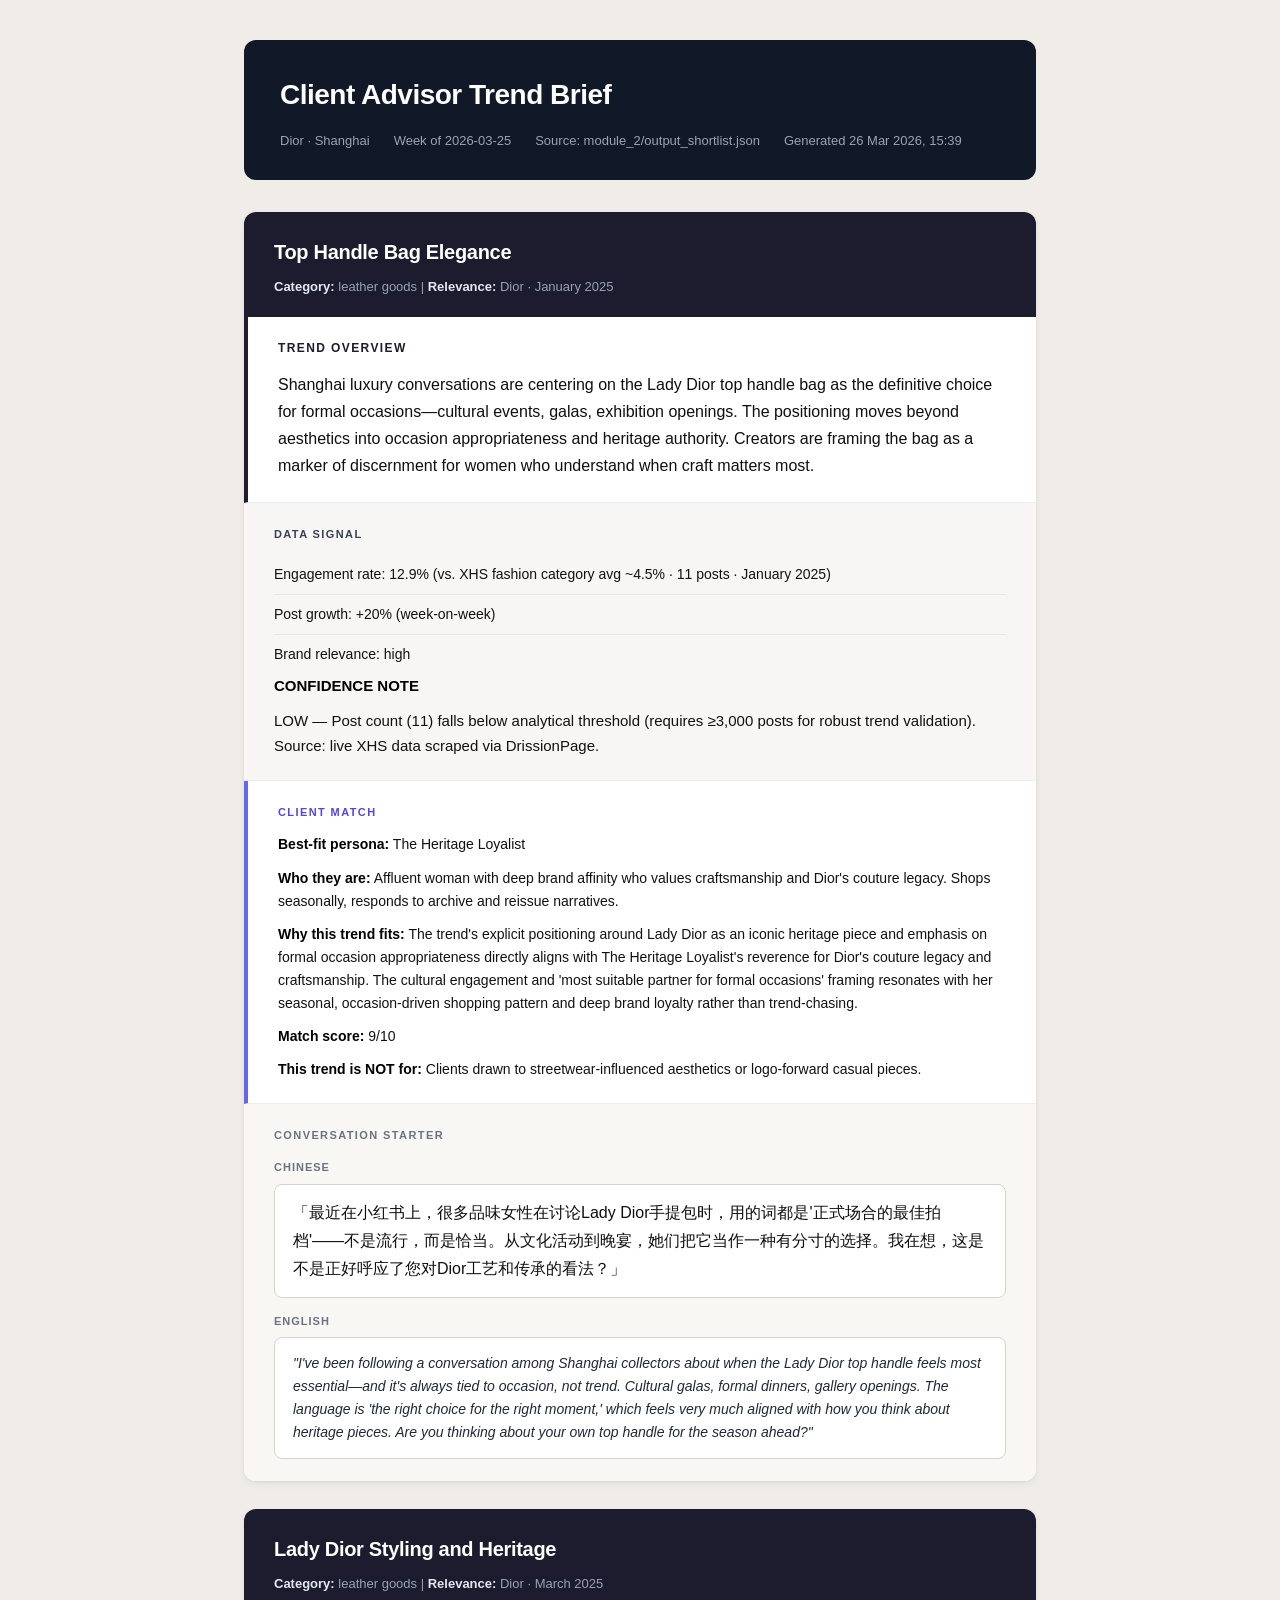
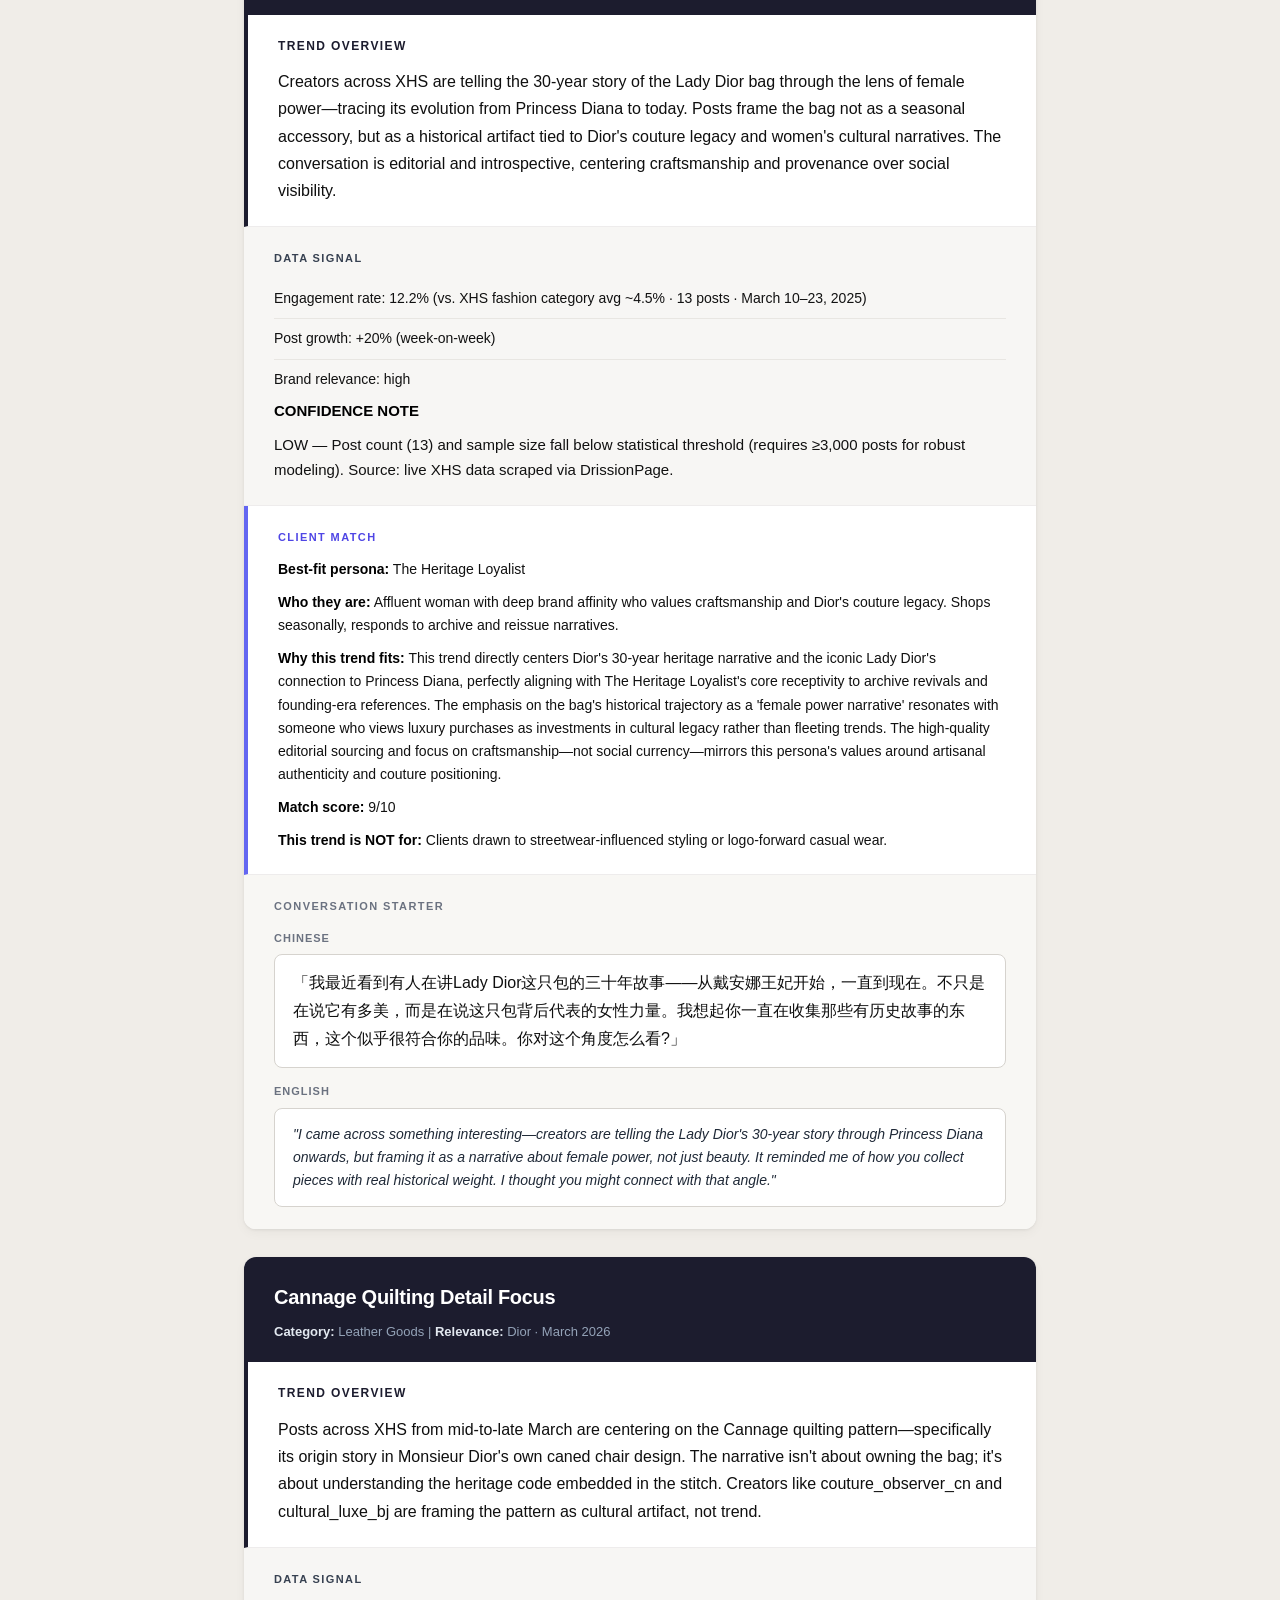
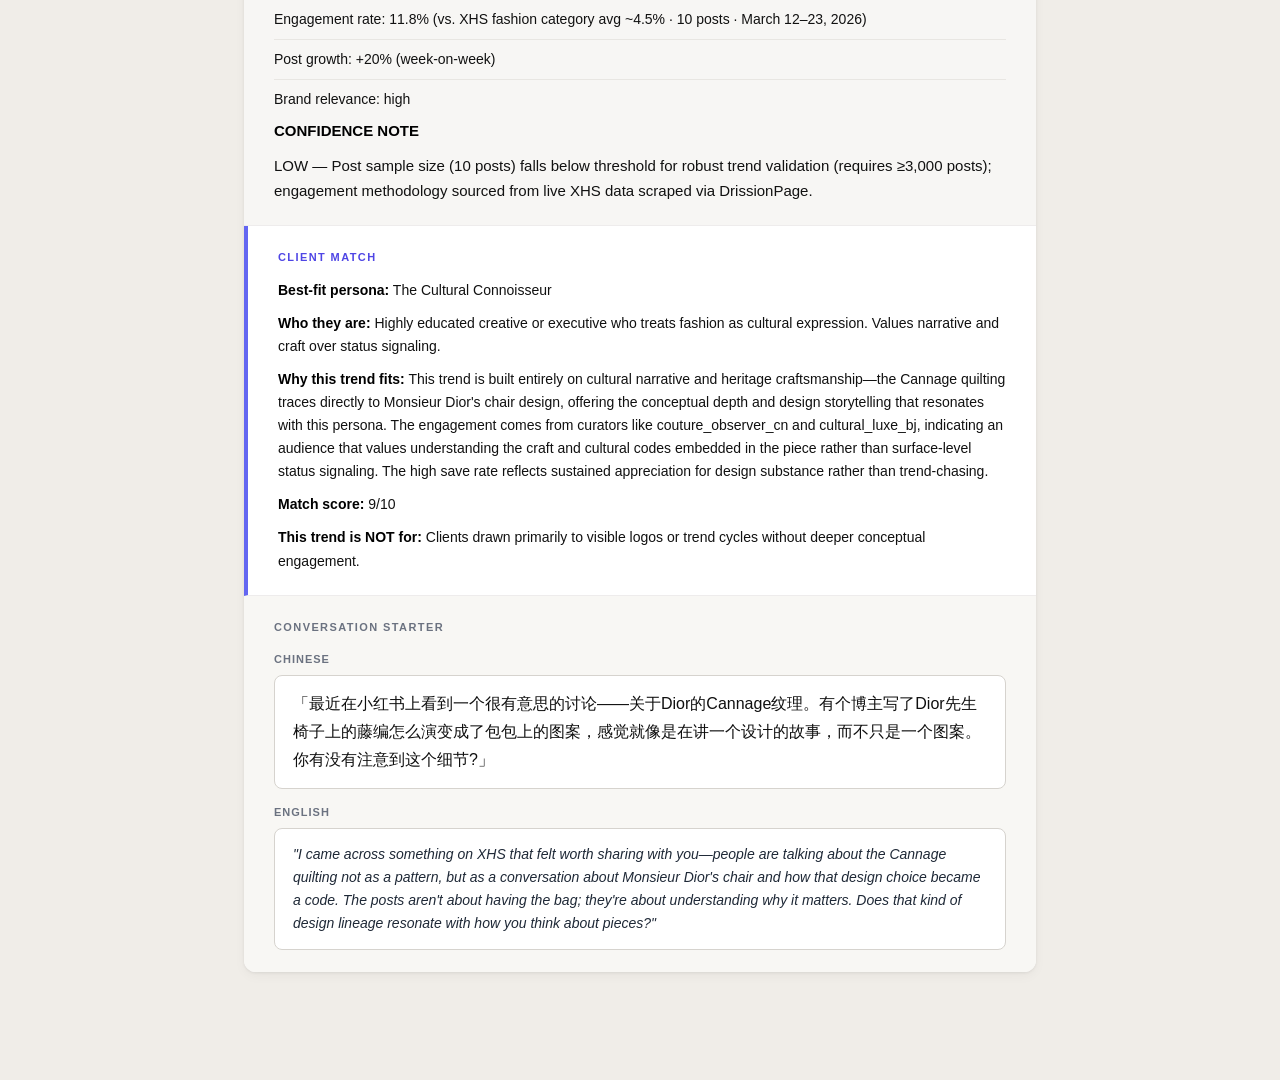
==== module_3/trend_brief_agent/trend_cards_dior_shanghai.html @ 30ca55a9 "Enhance brand profile resolution and add new brand profiles: Implemented a function to resolve brand" ====
<!DOCTYPE html>
<html lang="en">
<head>
<meta charset="UTF-8">
<meta name="viewport" content="width=device-width, initial-scale=1.0">
<title>CA Trend Brief — Dior Shanghai</title>
<style>
  *, *::before, *::after { box-sizing: border-box; margin: 0; padding: 0; }
  body {
    font-family: -apple-system, BlinkMacSystemFont, "Segoe UI", Helvetica, Arial, sans-serif;
    background: #f0ede8;
    color: #111111;
    font-size: 15px;
    line-height: 1.65;
  }
  .page { max-width: 840px; margin: 0 auto; padding: 40px 24px 80px; }

  /* Header */
  .brief-header {
    background: #111827;
    color: #fff;
    border-radius: 12px;
    padding: 32px 36px 28px;
    margin-bottom: 32px;
  }
  .brief-header h1 {
    font-size: 28px;
    font-weight: 700;
    letter-spacing: -0.5px;
    margin-bottom: 12px;
  }
  .brief-meta {
    display: flex;
    gap: 24px;
    font-size: 13px;
    color: #9ca3af;
    flex-wrap: wrap;
  }
  .brief-meta span { display: flex; align-items: center; gap: 6px; }

  /* Banner */
  .banner {
    background: #fef3c7;
    border: 1px solid #fcd34d;
    border-radius: 8px;
    padding: 10px 16px;
    font-size: 14px;
    color: #92400e;
    margin-bottom: 24px;
  }

  /* Card */
  .card {
    background: #fff;
    border-radius: 12px;
    box-shadow: 0 1px 3px rgba(0,0,0,0.07), 0 4px 12px rgba(0,0,0,0.04);
    margin-bottom: 28px;
    overflow: hidden;
  }

  /* Card header */
  .card-header {
    background: #1c1c2e;
    color: #fff;
    padding: 24px 30px 20px;
  }
  .card-title {
    font-size: 20px;
    font-weight: 700;
    letter-spacing: -0.3px;
    margin-bottom: 7px;
  }
  .card-meta {
    font-size: 13px;
    color: #94a3b8;
  }
  .card-meta strong { color: #e2e8f0; font-weight: 600; }

  /* Sections */
  .section {
    padding: 22px 30px;
    border-bottom: 1px solid #eeecec;
  }
  .section:last-child { border-bottom: none; }
  .section-label {
    font-size: 11px;
    font-weight: 700;
    letter-spacing: 1.4px;
    text-transform: uppercase;
    color: #6b7280;
    margin-bottom: 12px;
  }
  .section p { margin-bottom: 10px; color: #111111; font-size: 15px; line-height: 1.65; }
  .section p:last-child { margin-bottom: 0; }
  .section strong { color: #000; font-weight: 700; }

  /* Trend overview — largest, most prominent */
  .section-overview { background: #fff; border-left: 4px solid #1c1c2e; }
  .section-overview .section-label { color: #1c1c2e; font-size: 12px; }
  .section-overview p { font-size: 16px; color: #0f0f0f; line-height: 1.7; font-weight: 400; }

  /* Data signal */
  .section-data { background: #f7f6f4; }
  .section-data .section-label { color: #374151; }
  .section-data ul { list-style: none; padding: 0; }
  .section-data li {
    padding: 8px 0;
    border-bottom: 1px solid #e8e6e2;
    font-size: 14px;
    color: #111111;
    font-weight: 500;
  }
  .section-data li:last-child { border-bottom: none; }
  .section-data code {
    background: #e8e6e2;
    padding: 2px 6px;
    border-radius: 4px;
    font-size: 13px;
    font-family: "SF Mono", "Fira Code", monospace;
    color: #111111;
  }

  /* Brand relevance pill inside data section */
  .section-data li strong {
    color: #000;
    font-weight: 700;
  }

  /* Client match */
  .section-client { border-left: 4px solid #6366f1; }
  .section-client .section-label { color: #4f46e5; }
  .section-client p { font-size: 14px; color: #111111; }

  /* Conversation starter */
  .section-starter { background: #f8f7f4; }
  .starter-label {
    font-size: 11px;
    font-weight: 700;
    letter-spacing: 1px;
    text-transform: uppercase;
    color: #6b7280;
    margin: 14px 0 7px;
  }
  .starter-label:first-child { margin-top: 0; }
  .starter-chinese {
    background: #fff;
    border: 1px solid #d6d3ce;
    border-radius: 8px;
    padding: 14px 18px;
    font-size: 16px;
    line-height: 1.75;
    color: #0f0f0f;
    margin-bottom: 6px;
    font-weight: 400;
  }
  .starter-english {
    background: #fff;
    border: 1px solid #d6d3ce;
    border-radius: 8px;
    padding: 14px 18px;
    font-size: 14px;
    color: #1f2937;
    font-style: italic;
    line-height: 1.65;
  }

  /* Print */
  @media print {
    body { background: #fff; }
    .page { padding: 0; max-width: 100%; }
    .card { box-shadow: none; border: 1px solid #e5e7eb; break-inside: avoid; }
    .brief-header { border-radius: 0; }
  }
</style>
</head>
<body>
<div class="page">
  <div class="brief-header">
    <h1>Client Advisor Trend Brief</h1>
    <div class="brief-meta">
      <span>Dior · Shanghai</span>
      <span>Week of 2026-03-25</span>
      <span>Source: module_2/output_shortlist.json</span>
      <span>Generated 26 Mar 2026, 15:39</span>
    </div>
  </div>
  
  <div class="card" id="t18"><div class="card-header"><div class="card-title">Top Handle Bag Elegance</div><div class="card-meta"><strong>Category:</strong> leather goods | <strong>Relevance:</strong> Dior · January 2025</div></div><div class="section section-overview"><div class="section-label">TREND OVERVIEW</div><p>Shanghai luxury conversations are centering on the Lady Dior top handle bag as the definitive choice for formal occasions—cultural events, galas, exhibition openings. The positioning moves beyond aesthetics into occasion appropriateness and heritage authority. Creators are framing the bag as a marker of discernment for women who understand when craft matters most.</p></div><div class="section section-data"><div class="section-label">DATA SIGNAL</div><ul>
<li>Engagement rate: 12.9% (vs. XHS fashion category avg ~4.5% · 11 posts · January 2025)</li>
<li>Post growth: +20% (week-on-week)</li>
<li>Brand relevance: high</li>
</ul>
<p><strong>CONFIDENCE NOTE</strong></p>
<p>LOW — Post count (11) falls below analytical threshold (requires ≥3,000 posts for robust trend validation). Source: live XHS data scraped via DrissionPage.</p></div><div class="section section-client"><div class="section-label">CLIENT MATCH</div><p><strong>Best-fit persona:</strong> The Heritage Loyalist</p>
<p><strong>Who they are:</strong> Affluent woman with deep brand affinity who values craftsmanship and Dior&#x27;s couture legacy. Shops seasonally, responds to archive and reissue narratives.</p>
<p><strong>Why this trend fits:</strong> The trend&#x27;s explicit positioning around Lady Dior as an iconic heritage piece and emphasis on formal occasion appropriateness directly aligns with The Heritage Loyalist&#x27;s reverence for Dior&#x27;s couture legacy and craftsmanship. The cultural engagement and &#x27;most suitable partner for formal occasions&#x27; framing resonates with her seasonal, occasion-driven shopping pattern and deep brand loyalty rather than trend-chasing.</p>
<p><strong>Match score:</strong> 9/10</p>
<p><strong>This trend is NOT for:</strong> Clients drawn to streetwear-influenced aesthetics or logo-forward casual pieces.</p></div><div class="section section-starter"><div class="section-label">CONVERSATION STARTER</div><div class="starter-label">Chinese</div><div class="starter-chinese">「最近在小红书上，很多品味女性在讨论Lady Dior手提包时，用的词都是&#x27;正式场合的最佳拍档&#x27;——不是流行，而是恰当。从文化活动到晚宴，她们把它当作一种有分寸的选择。我在想，这是不是正好呼应了您对Dior工艺和传承的看法？」</div><div class="starter-label">English</div><div class="starter-english">"I&#x27;ve been following a conversation among Shanghai collectors about when the Lady Dior top handle feels most essential—and it&#x27;s always tied to occasion, not trend. Cultural galas, formal dinners, gallery openings. The language is &#x27;the right choice for the right moment,&#x27; which feels very much aligned with how you think about heritage pieces. Are you thinking about your own top handle for the season ahead?"</div></div></div>
<div class="card" id="t20"><div class="card-header"><div class="card-title">Lady Dior Styling and Heritage</div><div class="card-meta"><strong>Category:</strong> leather goods | <strong>Relevance:</strong> Dior · March 2025</div></div><div class="section section-overview"><div class="section-label">TREND OVERVIEW</div><p>Creators across XHS are telling the 30-year story of the Lady Dior bag through the lens of female power—tracing its evolution from Princess Diana to today. Posts frame the bag not as a seasonal accessory, but as a historical artifact tied to Dior&#x27;s couture legacy and women&#x27;s cultural narratives. The conversation is editorial and introspective, centering craftsmanship and provenance over social visibility.</p></div><div class="section section-data"><div class="section-label">DATA SIGNAL</div><ul>
<li>Engagement rate: 12.2% (vs. XHS fashion category avg ~4.5% · 13 posts · March 10–23, 2025)</li>
<li>Post growth: +20% (week-on-week)</li>
<li>Brand relevance: high</li>
</ul>
<p><strong>CONFIDENCE NOTE</strong></p>
<p>LOW — Post count (13) and sample size fall below statistical threshold (requires ≥3,000 posts for robust modeling). Source: live XHS data scraped via DrissionPage.</p></div><div class="section section-client"><div class="section-label">CLIENT MATCH</div><p><strong>Best-fit persona:</strong> The Heritage Loyalist</p>
<p><strong>Who they are:</strong> Affluent woman with deep brand affinity who values craftsmanship and Dior&#x27;s couture legacy. Shops seasonally, responds to archive and reissue narratives.</p>
<p><strong>Why this trend fits:</strong> This trend directly centers Dior&#x27;s 30-year heritage narrative and the iconic Lady Dior&#x27;s connection to Princess Diana, perfectly aligning with The Heritage Loyalist&#x27;s core receptivity to archive revivals and founding-era references. The emphasis on the bag&#x27;s historical trajectory as a &#x27;female power narrative&#x27; resonates with someone who views luxury purchases as investments in cultural legacy rather than fleeting trends. The high-quality editorial sourcing and focus on craftsmanship—not social currency—mirrors this persona&#x27;s values around artisanal authenticity and couture positioning.</p>
<p><strong>Match score:</strong> 9/10</p>
<p><strong>This trend is NOT for:</strong> Clients drawn to streetwear-influenced styling or logo-forward casual wear.</p></div><div class="section section-starter"><div class="section-label">CONVERSATION STARTER</div><div class="starter-label">Chinese</div><div class="starter-chinese">「我最近看到有人在讲Lady Dior这只包的三十年故事——从戴安娜王妃开始，一直到现在。不只是在说它有多美，而是在说这只包背后代表的女性力量。我想起你一直在收集那些有历史故事的东西，这个似乎很符合你的品味。你对这个角度怎么看?」</div><div class="starter-label">English</div><div class="starter-english">"I came across something interesting—creators are telling the Lady Dior&#x27;s 30-year story through Princess Diana onwards, but framing it as a narrative about female power, not just beauty. It reminded me of how you collect pieces with real historical weight. I thought you might connect with that angle."</div></div></div>
<div class="card" id="t19"><div class="card-header"><div class="card-title">Cannage Quilting Detail Focus</div><div class="card-meta"><strong>Category:</strong> Leather Goods | <strong>Relevance:</strong> Dior · March 2026</div></div><div class="section section-overview"><div class="section-label">TREND OVERVIEW</div><p>Posts across XHS from mid-to-late March are centering on the Cannage quilting pattern—specifically its origin story in Monsieur Dior&#x27;s own caned chair design. The narrative isn&#x27;t about owning the bag; it&#x27;s about understanding the heritage code embedded in the stitch. Creators like couture_observer_cn and cultural_luxe_bj are framing the pattern as cultural artifact, not trend.</p></div><div class="section section-data"><div class="section-label">DATA SIGNAL</div><ul>
<li>Engagement rate: 11.8% (vs. XHS fashion category avg ~4.5% · 10 posts · March 12–23, 2026)</li>
<li>Post growth: +20% (week-on-week)</li>
<li>Brand relevance: high</li>
</ul>
<p><strong>CONFIDENCE NOTE</strong></p>
<p>LOW — Post sample size (10 posts) falls below threshold for robust trend validation (requires ≥3,000 posts); engagement methodology sourced from live XHS data scraped via DrissionPage.</p></div><div class="section section-client"><div class="section-label">CLIENT MATCH</div><p><strong>Best-fit persona:</strong> The Cultural Connoisseur</p>
<p><strong>Who they are:</strong> Highly educated creative or executive who treats fashion as cultural expression. Values narrative and craft over status signaling.</p>
<p><strong>Why this trend fits:</strong> This trend is built entirely on cultural narrative and heritage craftsmanship—the Cannage quilting traces directly to Monsieur Dior&#x27;s chair design, offering the conceptual depth and design storytelling that resonates with this persona. The engagement comes from curators like couture_observer_cn and cultural_luxe_bj, indicating an audience that values understanding the craft and cultural codes embedded in the piece rather than surface-level status signaling. The high save rate reflects sustained appreciation for design substance rather than trend-chasing.</p>
<p><strong>Match score:</strong> 9/10</p>
<p><strong>This trend is NOT for:</strong> Clients drawn primarily to visible logos or trend cycles without deeper conceptual engagement.</p></div><div class="section section-starter"><div class="section-label">CONVERSATION STARTER</div><div class="starter-label">Chinese</div><div class="starter-chinese">「最近在小红书上看到一个很有意思的讨论——关于Dior的Cannage纹理。有个博主写了Dior先生椅子上的藤编怎么演变成了包包上的图案，感觉就像是在讲一个设计的故事，而不只是一个图案。你有没有注意到这个细节?」</div><div class="starter-label">English</div><div class="starter-english">"I came across something on XHS that felt worth sharing with you—people are talking about the Cannage quilting not as a pattern, but as a conversation about Monsieur Dior&#x27;s chair and how that design choice became a code. The posts aren&#x27;t about having the bag; they&#x27;re about understanding why it matters. Does that kind of design lineage resonate with how you think about pieces?"</div></div></div>
</div>
</body>
</html>
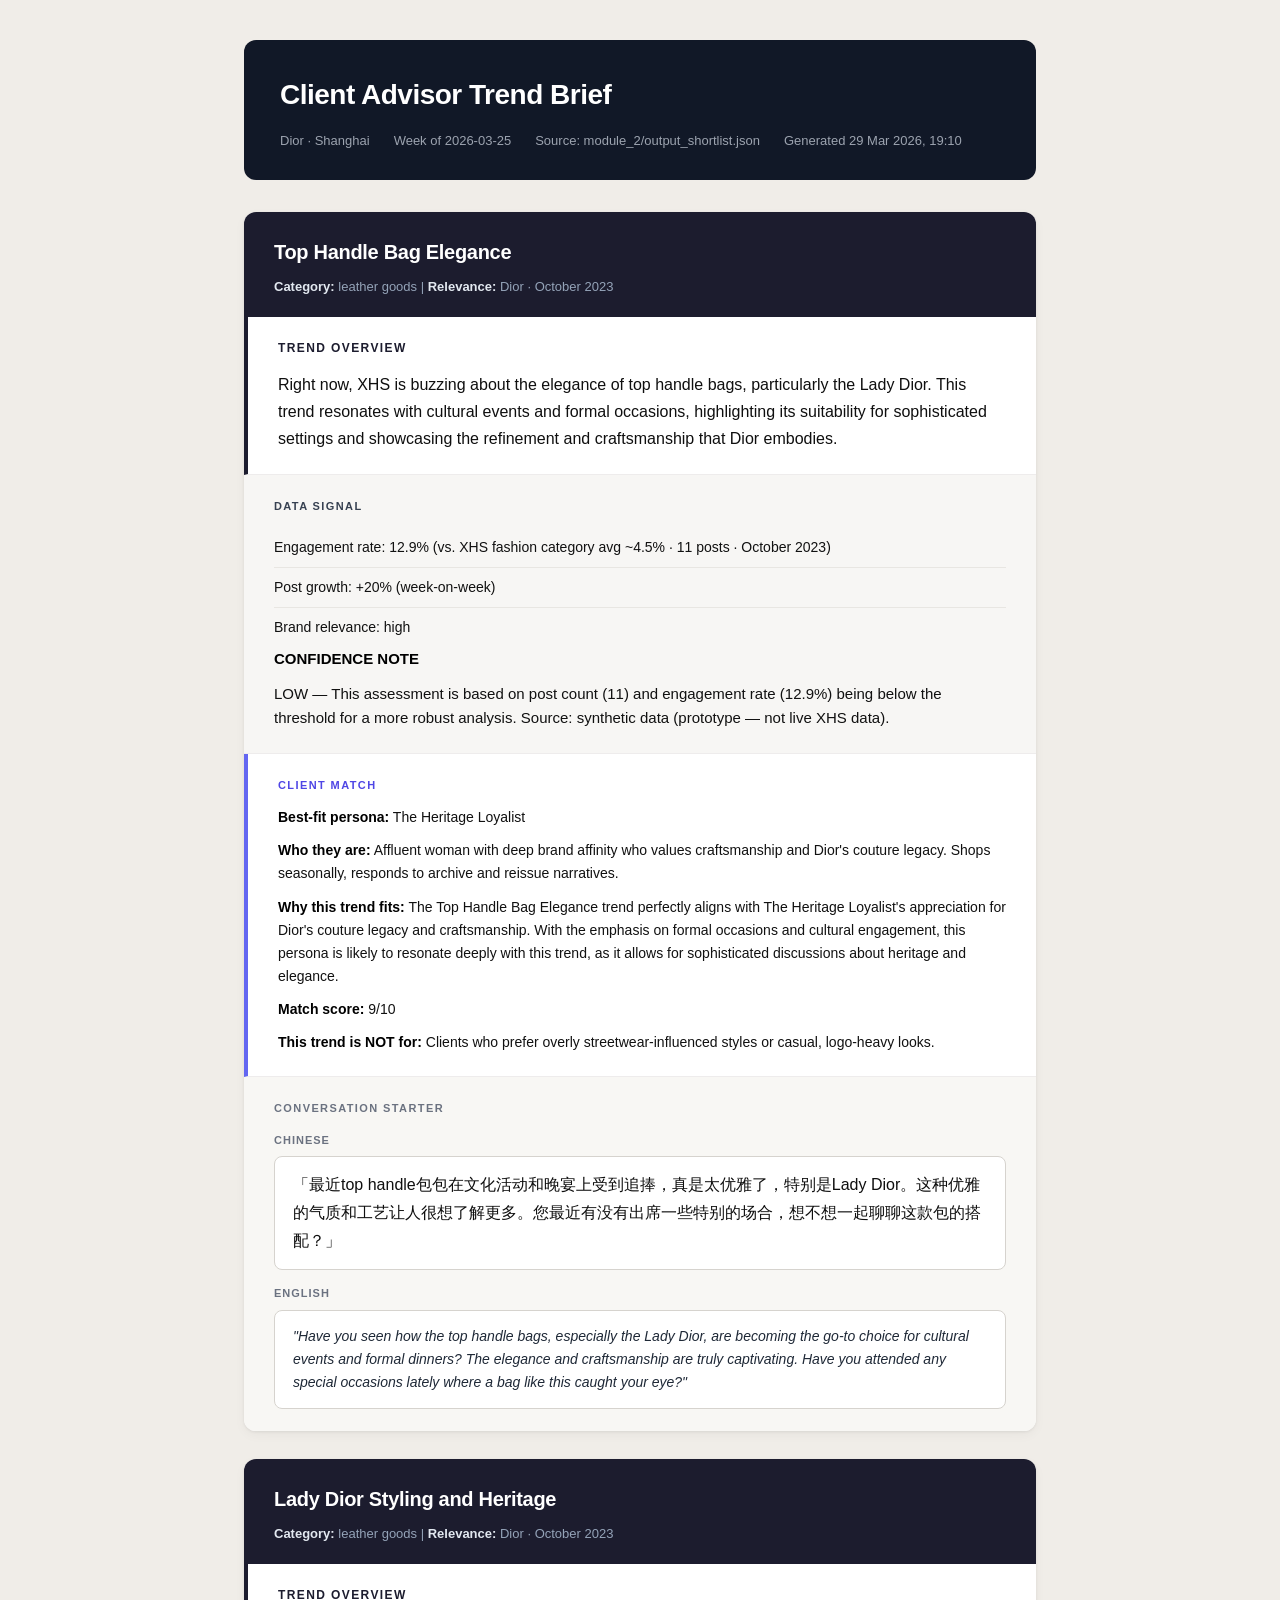
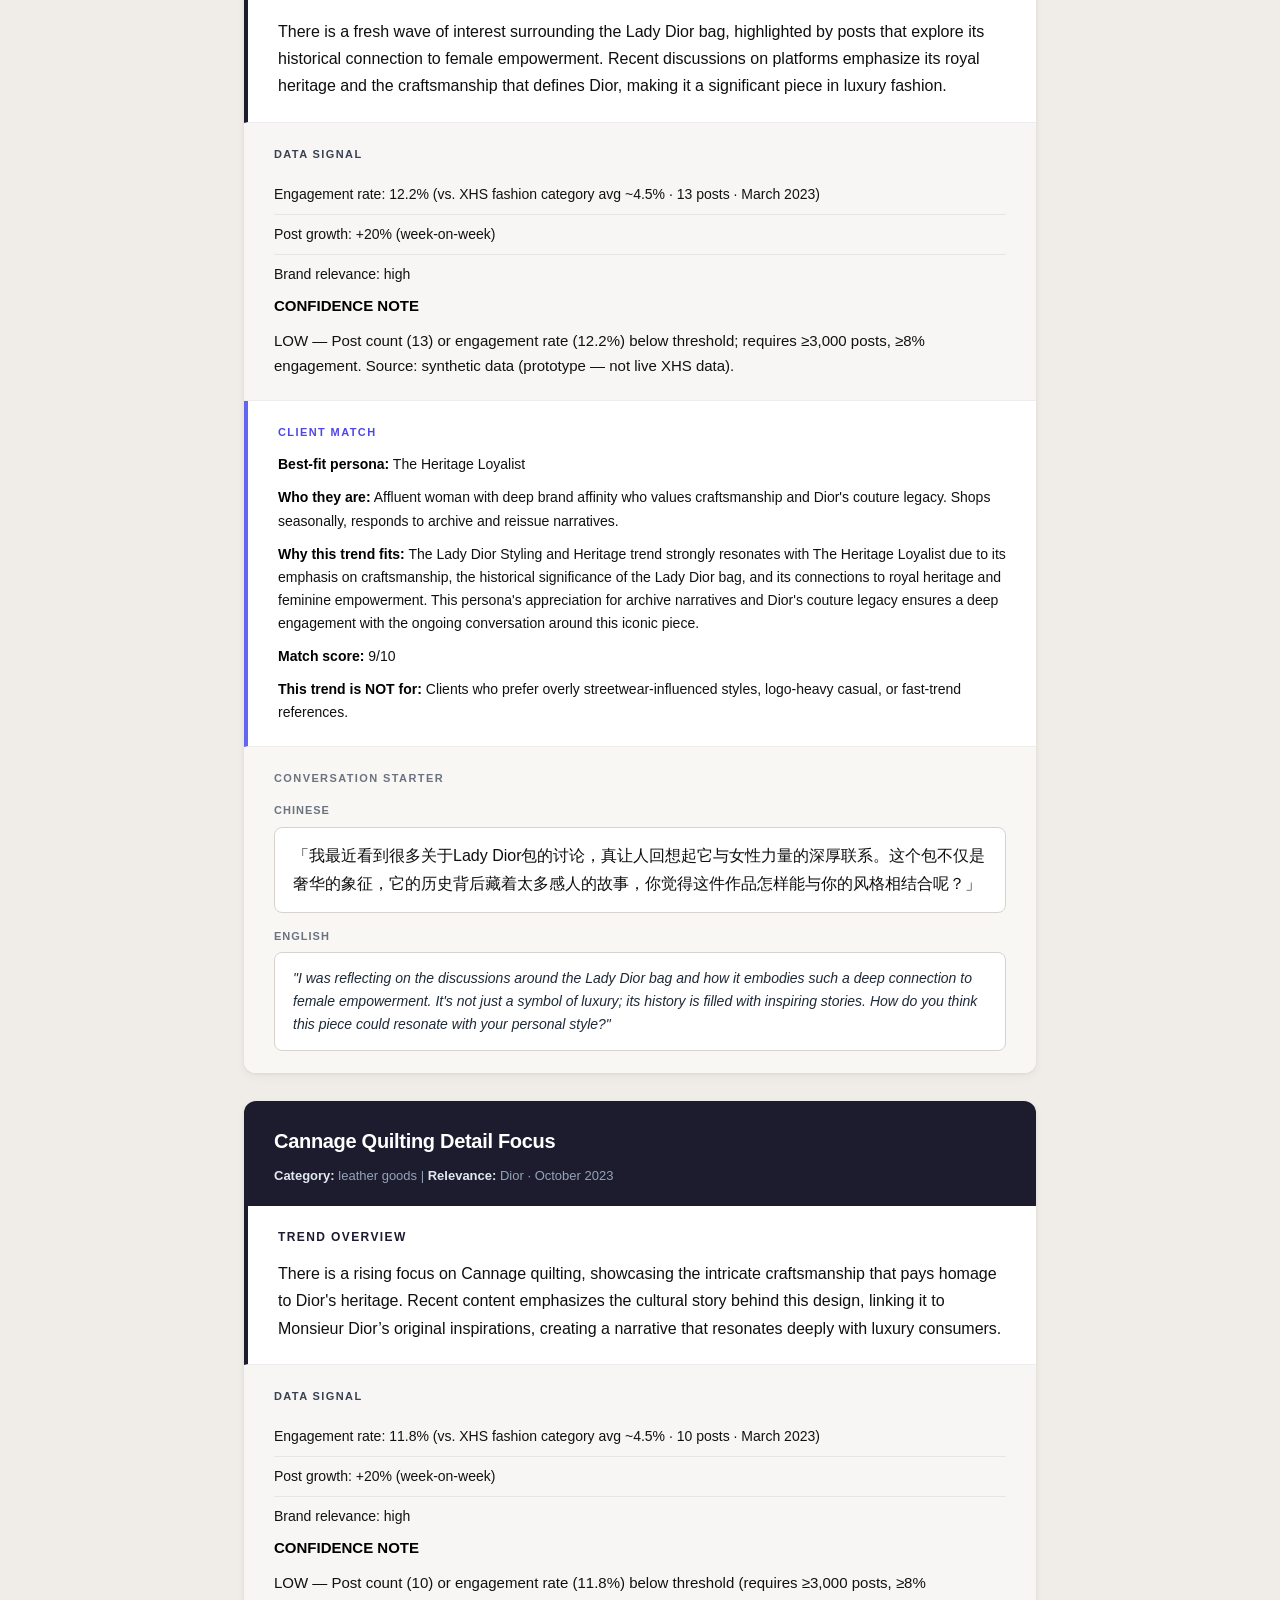
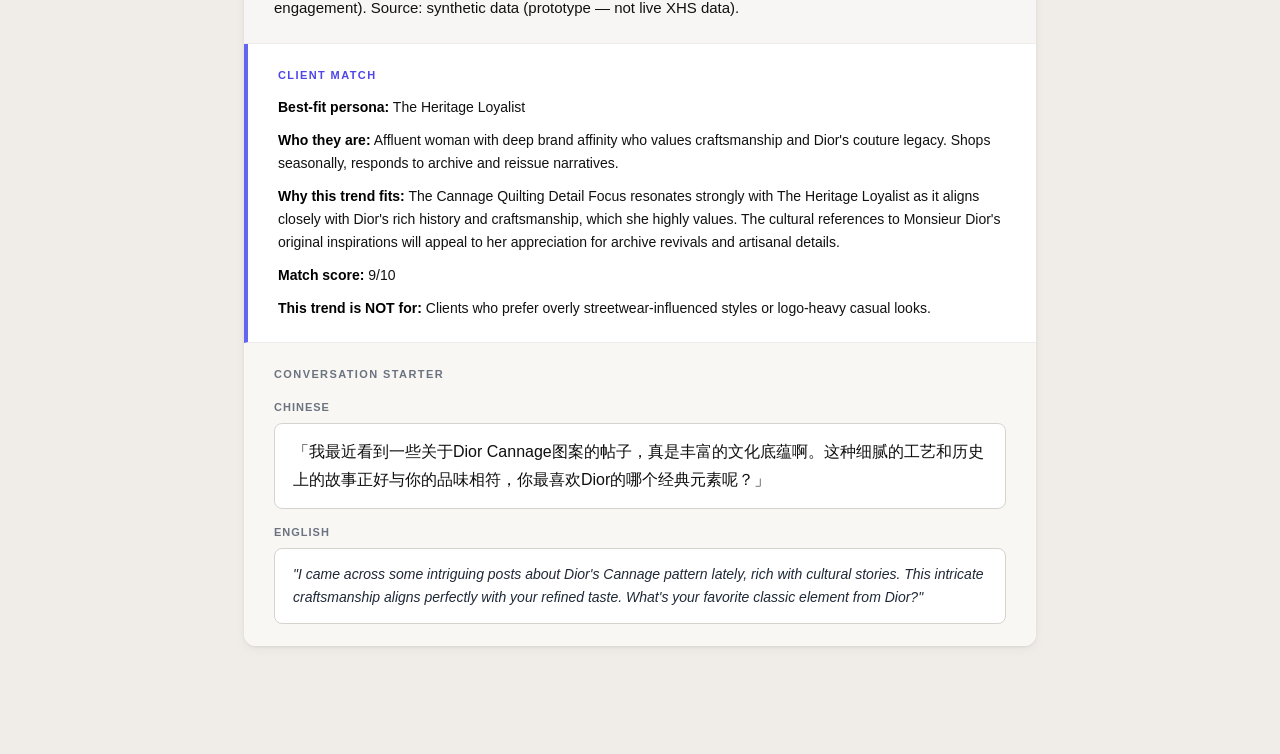
==== commit b08a3917: "Update trend analysis and output configurations for Celine: Modified `main.py` to adjust script exec" ====
--- a/module_3/trend_brief_agent/trend_cards_dior_shanghai.html
+++ b/module_3/trend_brief_agent/trend_cards_dior_shanghai.html
@@ -164,6 +164,23 @@
     line-height: 1.65;
   }
 
+  /* Mobile */
+  @media (max-width: 640px) {
+    .page { padding: 16px 12px 60px; }
+    .brief-header { padding: 22px 20px 18px; border-radius: 10px; }
+    .brief-header h1 { font-size: 22px; }
+    .brief-meta { font-size: 12px; gap: 12px; }
+    .card { border-radius: 10px; margin-bottom: 20px; }
+    .card-header { padding: 18px 20px 14px; }
+    .card-title { font-size: 17px; }
+    .section { padding: 16px 20px; }
+    .section p { font-size: 14px; }
+    .section-overview p { font-size: 15px; }
+    .section-data li { font-size: 13px; }
+    .starter-chinese { font-size: 15px; padding: 12px 14px; }
+    .starter-english { font-size: 13px; padding: 12px 14px; }
+  }
+
   /* Print */
   @media print {
     body { background: #fff; }
@@ -181,43 +198,43 @@
       <span>Dior · Shanghai</span>
       <span>Week of 2026-03-25</span>
       <span>Source: module_2/output_shortlist.json</span>
-      <span>Generated 26 Mar 2026, 15:39</span>
+      <span>Generated 29 Mar 2026, 19:10</span>
     </div>
   </div>
   
-  <div class="card" id="t18"><div class="card-header"><div class="card-title">Top Handle Bag Elegance</div><div class="card-meta"><strong>Category:</strong> leather goods | <strong>Relevance:</strong> Dior · January 2025</div></div><div class="section section-overview"><div class="section-label">TREND OVERVIEW</div><p>Shanghai luxury conversations are centering on the Lady Dior top handle bag as the definitive choice for formal occasions—cultural events, galas, exhibition openings. The positioning moves beyond aesthetics into occasion appropriateness and heritage authority. Creators are framing the bag as a marker of discernment for women who understand when craft matters most.</p></div><div class="section section-data"><div class="section-label">DATA SIGNAL</div><ul>
-<li>Engagement rate: 12.9% (vs. XHS fashion category avg ~4.5% · 11 posts · January 2025)</li>
+  <div class="card" id="t18"><div class="card-header"><div class="card-title">Top Handle Bag Elegance</div><div class="card-meta"><strong>Category:</strong> leather goods | <strong>Relevance:</strong> Dior · October 2023</div></div><div class="section section-overview"><div class="section-label">TREND OVERVIEW</div><p>Right now, XHS is buzzing about the elegance of top handle bags, particularly the Lady Dior. This trend resonates with cultural events and formal occasions, highlighting its suitability for sophisticated settings and showcasing the refinement and craftsmanship that Dior embodies.</p></div><div class="section section-data"><div class="section-label">DATA SIGNAL</div><ul>
+<li>Engagement rate: 12.9% (vs. XHS fashion category avg ~4.5% · 11 posts · October 2023)</li>
 <li>Post growth: +20% (week-on-week)</li>
 <li>Brand relevance: high</li>
 </ul>
 <p><strong>CONFIDENCE NOTE</strong></p>
-<p>LOW — Post count (11) falls below analytical threshold (requires ≥3,000 posts for robust trend validation). Source: live XHS data scraped via DrissionPage.</p></div><div class="section section-client"><div class="section-label">CLIENT MATCH</div><p><strong>Best-fit persona:</strong> The Heritage Loyalist</p>
+<p>LOW — This assessment is based on post count (11) and engagement rate (12.9%) being below the threshold for a more robust analysis. Source: synthetic data (prototype — not live XHS data).</p></div><div class="section section-client"><div class="section-label">CLIENT MATCH</div><p><strong>Best-fit persona:</strong> The Heritage Loyalist</p>
 <p><strong>Who they are:</strong> Affluent woman with deep brand affinity who values craftsmanship and Dior&#x27;s couture legacy. Shops seasonally, responds to archive and reissue narratives.</p>
-<p><strong>Why this trend fits:</strong> The trend&#x27;s explicit positioning around Lady Dior as an iconic heritage piece and emphasis on formal occasion appropriateness directly aligns with The Heritage Loyalist&#x27;s reverence for Dior&#x27;s couture legacy and craftsmanship. The cultural engagement and &#x27;most suitable partner for formal occasions&#x27; framing resonates with her seasonal, occasion-driven shopping pattern and deep brand loyalty rather than trend-chasing.</p>
+<p><strong>Why this trend fits:</strong> The Top Handle Bag Elegance trend perfectly aligns with The Heritage Loyalist&#x27;s appreciation for Dior&#x27;s couture legacy and craftsmanship. With the emphasis on formal occasions and cultural engagement, this persona is likely to resonate deeply with this trend, as it allows for sophisticated discussions about heritage and elegance.</p>
 <p><strong>Match score:</strong> 9/10</p>
-<p><strong>This trend is NOT for:</strong> Clients drawn to streetwear-influenced aesthetics or logo-forward casual pieces.</p></div><div class="section section-starter"><div class="section-label">CONVERSATION STARTER</div><div class="starter-label">Chinese</div><div class="starter-chinese">「最近在小红书上，很多品味女性在讨论Lady Dior手提包时，用的词都是&#x27;正式场合的最佳拍档&#x27;——不是流行，而是恰当。从文化活动到晚宴，她们把它当作一种有分寸的选择。我在想，这是不是正好呼应了您对Dior工艺和传承的看法？」</div><div class="starter-label">English</div><div class="starter-english">"I&#x27;ve been following a conversation among Shanghai collectors about when the Lady Dior top handle feels most essential—and it&#x27;s always tied to occasion, not trend. Cultural galas, formal dinners, gallery openings. The language is &#x27;the right choice for the right moment,&#x27; which feels very much aligned with how you think about heritage pieces. Are you thinking about your own top handle for the season ahead?"</div></div></div>
-<div class="card" id="t20"><div class="card-header"><div class="card-title">Lady Dior Styling and Heritage</div><div class="card-meta"><strong>Category:</strong> leather goods | <strong>Relevance:</strong> Dior · March 2025</div></div><div class="section section-overview"><div class="section-label">TREND OVERVIEW</div><p>Creators across XHS are telling the 30-year story of the Lady Dior bag through the lens of female power—tracing its evolution from Princess Diana to today. Posts frame the bag not as a seasonal accessory, but as a historical artifact tied to Dior&#x27;s couture legacy and women&#x27;s cultural narratives. The conversation is editorial and introspective, centering craftsmanship and provenance over social visibility.</p></div><div class="section section-data"><div class="section-label">DATA SIGNAL</div><ul>
-<li>Engagement rate: 12.2% (vs. XHS fashion category avg ~4.5% · 13 posts · March 10–23, 2025)</li>
+<p><strong>This trend is NOT for:</strong> Clients who prefer overly streetwear-influenced styles or casual, logo-heavy looks.</p></div><div class="section section-starter"><div class="section-label">CONVERSATION STARTER</div><div class="starter-label">Chinese</div><div class="starter-chinese">「最近top handle包包在文化活动和晚宴上受到追捧，真是太优雅了，特别是Lady Dior。这种优雅的气质和工艺让人很想了解更多。您最近有没有出席一些特别的场合，想不想一起聊聊这款包的搭配？」</div><div class="starter-label">English</div><div class="starter-english">"Have you seen how the top handle bags, especially the Lady Dior, are becoming the go-to choice for cultural events and formal dinners? The elegance and craftsmanship are truly captivating. Have you attended any special occasions lately where a bag like this caught your eye?"</div></div></div>
+<div class="card" id="t20"><div class="card-header"><div class="card-title">Lady Dior Styling and Heritage</div><div class="card-meta"><strong>Category:</strong> leather goods | <strong>Relevance:</strong> Dior · October 2023</div></div><div class="section section-overview"><div class="section-label">TREND OVERVIEW</div><p>There is a fresh wave of interest surrounding the Lady Dior bag, highlighted by posts that explore its historical connection to female empowerment. Recent discussions on platforms emphasize its royal heritage and the craftsmanship that defines Dior, making it a significant piece in luxury fashion.</p></div><div class="section section-data"><div class="section-label">DATA SIGNAL</div><ul>
+<li>Engagement rate: 12.2% (vs. XHS fashion category avg ~4.5% · 13 posts · March 2023)</li>
 <li>Post growth: +20% (week-on-week)</li>
 <li>Brand relevance: high</li>
 </ul>
 <p><strong>CONFIDENCE NOTE</strong></p>
-<p>LOW — Post count (13) and sample size fall below statistical threshold (requires ≥3,000 posts for robust modeling). Source: live XHS data scraped via DrissionPage.</p></div><div class="section section-client"><div class="section-label">CLIENT MATCH</div><p><strong>Best-fit persona:</strong> The Heritage Loyalist</p>
+<p>LOW — Post count (13) or engagement rate (12.2%) below threshold; requires ≥3,000 posts, ≥8% engagement. Source: synthetic data (prototype — not live XHS data).</p></div><div class="section section-client"><div class="section-label">CLIENT MATCH</div><p><strong>Best-fit persona:</strong> The Heritage Loyalist</p>
 <p><strong>Who they are:</strong> Affluent woman with deep brand affinity who values craftsmanship and Dior&#x27;s couture legacy. Shops seasonally, responds to archive and reissue narratives.</p>
-<p><strong>Why this trend fits:</strong> This trend directly centers Dior&#x27;s 30-year heritage narrative and the iconic Lady Dior&#x27;s connection to Princess Diana, perfectly aligning with The Heritage Loyalist&#x27;s core receptivity to archive revivals and founding-era references. The emphasis on the bag&#x27;s historical trajectory as a &#x27;female power narrative&#x27; resonates with someone who views luxury purchases as investments in cultural legacy rather than fleeting trends. The high-quality editorial sourcing and focus on craftsmanship—not social currency—mirrors this persona&#x27;s values around artisanal authenticity and couture positioning.</p>
+<p><strong>Why this trend fits:</strong> The Lady Dior Styling and Heritage trend strongly resonates with The Heritage Loyalist due to its emphasis on craftsmanship, the historical significance of the Lady Dior bag, and its connections to royal heritage and feminine empowerment. This persona&#x27;s appreciation for archive narratives and Dior&#x27;s couture legacy ensures a deep engagement with the ongoing conversation around this iconic piece.</p>
 <p><strong>Match score:</strong> 9/10</p>
-<p><strong>This trend is NOT for:</strong> Clients drawn to streetwear-influenced styling or logo-forward casual wear.</p></div><div class="section section-starter"><div class="section-label">CONVERSATION STARTER</div><div class="starter-label">Chinese</div><div class="starter-chinese">「我最近看到有人在讲Lady Dior这只包的三十年故事——从戴安娜王妃开始，一直到现在。不只是在说它有多美，而是在说这只包背后代表的女性力量。我想起你一直在收集那些有历史故事的东西，这个似乎很符合你的品味。你对这个角度怎么看?」</div><div class="starter-label">English</div><div class="starter-english">"I came across something interesting—creators are telling the Lady Dior&#x27;s 30-year story through Princess Diana onwards, but framing it as a narrative about female power, not just beauty. It reminded me of how you collect pieces with real historical weight. I thought you might connect with that angle."</div></div></div>
-<div class="card" id="t19"><div class="card-header"><div class="card-title">Cannage Quilting Detail Focus</div><div class="card-meta"><strong>Category:</strong> Leather Goods | <strong>Relevance:</strong> Dior · March 2026</div></div><div class="section section-overview"><div class="section-label">TREND OVERVIEW</div><p>Posts across XHS from mid-to-late March are centering on the Cannage quilting pattern—specifically its origin story in Monsieur Dior&#x27;s own caned chair design. The narrative isn&#x27;t about owning the bag; it&#x27;s about understanding the heritage code embedded in the stitch. Creators like couture_observer_cn and cultural_luxe_bj are framing the pattern as cultural artifact, not trend.</p></div><div class="section section-data"><div class="section-label">DATA SIGNAL</div><ul>
-<li>Engagement rate: 11.8% (vs. XHS fashion category avg ~4.5% · 10 posts · March 12–23, 2026)</li>
+<p><strong>This trend is NOT for:</strong> Clients who prefer overly streetwear-influenced styles, logo-heavy casual, or fast-trend references.</p></div><div class="section section-starter"><div class="section-label">CONVERSATION STARTER</div><div class="starter-label">Chinese</div><div class="starter-chinese">「我最近看到很多关于Lady Dior包的讨论，真让人回想起它与女性力量的深厚联系。这个包不仅是奢华的象征，它的历史背后藏着太多感人的故事，你觉得这件作品怎样能与你的风格相结合呢？」</div><div class="starter-label">English</div><div class="starter-english">"I was reflecting on the discussions around the Lady Dior bag and how it embodies such a deep connection to female empowerment. It&#x27;s not just a symbol of luxury; its history is filled with inspiring stories. How do you think this piece could resonate with your personal style?"</div></div></div>
+<div class="card" id="t19"><div class="card-header"><div class="card-title">Cannage Quilting Detail Focus</div><div class="card-meta"><strong>Category:</strong> leather goods | <strong>Relevance:</strong> Dior · October 2023</div></div><div class="section section-overview"><div class="section-label">TREND OVERVIEW</div><p>There is a rising focus on Cannage quilting, showcasing the intricate craftsmanship that pays homage to Dior&#x27;s heritage. Recent content emphasizes the cultural story behind this design, linking it to Monsieur Dior’s original inspirations, creating a narrative that resonates deeply with luxury consumers.</p></div><div class="section section-data"><div class="section-label">DATA SIGNAL</div><ul>
+<li>Engagement rate: 11.8% (vs. XHS fashion category avg ~4.5% · 10 posts · March 2023)</li>
 <li>Post growth: +20% (week-on-week)</li>
 <li>Brand relevance: high</li>
 </ul>
 <p><strong>CONFIDENCE NOTE</strong></p>
-<p>LOW — Post sample size (10 posts) falls below threshold for robust trend validation (requires ≥3,000 posts); engagement methodology sourced from live XHS data scraped via DrissionPage.</p></div><div class="section section-client"><div class="section-label">CLIENT MATCH</div><p><strong>Best-fit persona:</strong> The Cultural Connoisseur</p>
-<p><strong>Who they are:</strong> Highly educated creative or executive who treats fashion as cultural expression. Values narrative and craft over status signaling.</p>
-<p><strong>Why this trend fits:</strong> This trend is built entirely on cultural narrative and heritage craftsmanship—the Cannage quilting traces directly to Monsieur Dior&#x27;s chair design, offering the conceptual depth and design storytelling that resonates with this persona. The engagement comes from curators like couture_observer_cn and cultural_luxe_bj, indicating an audience that values understanding the craft and cultural codes embedded in the piece rather than surface-level status signaling. The high save rate reflects sustained appreciation for design substance rather than trend-chasing.</p>
+<p>LOW — Post count (10) or engagement rate (11.8%) below threshold (requires ≥3,000 posts, ≥8% engagement). Source: synthetic data (prototype — not live XHS data).</p></div><div class="section section-client"><div class="section-label">CLIENT MATCH</div><p><strong>Best-fit persona:</strong> The Heritage Loyalist</p>
+<p><strong>Who they are:</strong> Affluent woman with deep brand affinity who values craftsmanship and Dior&#x27;s couture legacy. Shops seasonally, responds to archive and reissue narratives.</p>
+<p><strong>Why this trend fits:</strong> The Cannage Quilting Detail Focus resonates strongly with The Heritage Loyalist as it aligns closely with Dior&#x27;s rich history and craftsmanship, which she highly values. The cultural references to Monsieur Dior&#x27;s original inspirations will appeal to her appreciation for archive revivals and artisanal details.</p>
 <p><strong>Match score:</strong> 9/10</p>
-<p><strong>This trend is NOT for:</strong> Clients drawn primarily to visible logos or trend cycles without deeper conceptual engagement.</p></div><div class="section section-starter"><div class="section-label">CONVERSATION STARTER</div><div class="starter-label">Chinese</div><div class="starter-chinese">「最近在小红书上看到一个很有意思的讨论——关于Dior的Cannage纹理。有个博主写了Dior先生椅子上的藤编怎么演变成了包包上的图案，感觉就像是在讲一个设计的故事，而不只是一个图案。你有没有注意到这个细节?」</div><div class="starter-label">English</div><div class="starter-english">"I came across something on XHS that felt worth sharing with you—people are talking about the Cannage quilting not as a pattern, but as a conversation about Monsieur Dior&#x27;s chair and how that design choice became a code. The posts aren&#x27;t about having the bag; they&#x27;re about understanding why it matters. Does that kind of design lineage resonate with how you think about pieces?"</div></div></div>
+<p><strong>This trend is NOT for:</strong> Clients who prefer overly streetwear-influenced styles or logo-heavy casual looks.</p></div><div class="section section-starter"><div class="section-label">CONVERSATION STARTER</div><div class="starter-label">Chinese</div><div class="starter-chinese">「我最近看到一些关于Dior Cannage图案的帖子，真是丰富的文化底蕴啊。这种细腻的工艺和历史上的故事正好与你的品味相符，你最喜欢Dior的哪个经典元素呢？」</div><div class="starter-label">English</div><div class="starter-english">"I came across some intriguing posts about Dior&#x27;s Cannage pattern lately, rich with cultural stories. This intricate craftsmanship aligns perfectly with your refined taste. What&#x27;s your favorite classic element from Dior?"</div></div></div>
 </div>
 </body>
 </html>
